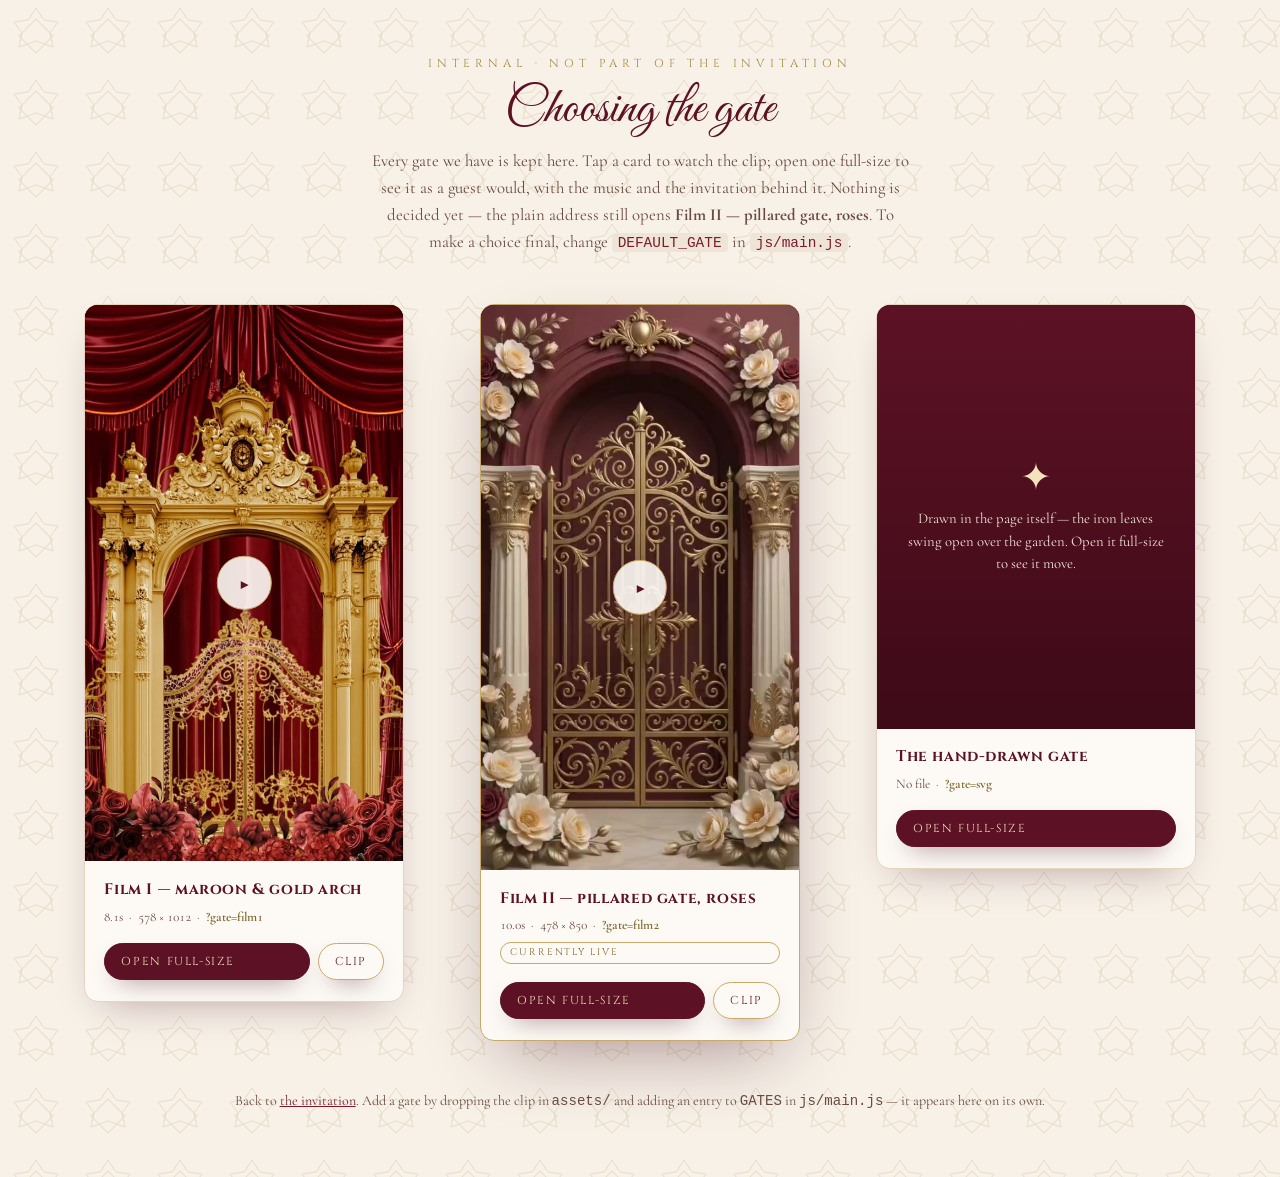
==== gates.html @ 3cb558e0 "Add gate chooser page for selecting video clips in the wedding invitation" ====
<!DOCTYPE html>
<html lang="en">
<head>
<meta charset="UTF-8" />
<meta name="viewport" content="width=device-width, initial-scale=1.0, viewport-fit=cover" />
<title>Choosing the gate — Ashiq weds Sherin</title>
<meta name="robots" content="noindex, nofollow" />
<meta name="theme-color" content="#5C1224" />

<link rel="icon" href="assets/favicon.svg" type="image/svg+xml" />
<link rel="icon" href="assets/favicon-32.png" sizes="32x32" type="image/png" />

<link rel="preconnect" href="https://fonts.googleapis.com" />
<link rel="preconnect" href="https://fonts.gstatic.com" crossorigin />
<link href="https://fonts.googleapis.com/css2?family=Cinzel:wght@400;500;600&family=Cormorant+Garamond:ital,wght@0,300;0,400;0,500;0,600;1,300&family=Great+Vibes&display=swap" rel="stylesheet" />

<!-- The invitation's own tokens; only this page's layout is added below. -->
<link rel="stylesheet" href="css/style.css" />

<style>
  /* ══════════════════════════════════════════════════════════════
     The gate chooser — an internal page, not part of the invitation.
     It reads the same GATES registry js/main.js uses, so a gate added
     there shows up here with nothing to change on this page.
     ══════════════════════════════════════════════════════════════ */
  body.chooser{
    background:var(--cream-100);
    background-image:var(--pattern);
    min-height:100vh;
    padding:clamp(1.5rem,5vw,3.5rem) var(--pad) 4rem;
  }

  .chooser__head{max-width:60rem;margin:0 auto clamp(1.8rem,4vw,3rem);text-align:center;}
  .chooser__eyebrow{
    font-family:var(--f-caps);
    font-size:clamp(.62rem,1.6vw,.72rem);
    letter-spacing:.42em;text-transform:uppercase;
    color:var(--gold-500);margin:0 0 .7rem;
  }
  .chooser__title{
    font-family:var(--f-display);
    font-size:clamp(2.1rem,7vw,3.2rem);
    font-weight:400;line-height:1.1;margin:0 0 .6rem;
    color:var(--wine-800);
  }
  .chooser__note{
    font-size:clamp(.95rem,2.4vw,1.05rem);
    color:var(--ink-soft);margin:0 auto;max-width:34rem;line-height:1.6;
  }
  .chooser__note code{
    font-family:ui-monospace,SFMono-Regular,Menlo,monospace;
    font-size:.86em;background:var(--cream-200);
    padding:.12em .42em;border-radius:4px;color:var(--wine-700);
  }

  .chooser__grid{
    display:grid;
    grid-template-columns:repeat(auto-fit,minmax(min(100%,17rem),1fr));
    gap:clamp(1.2rem,3vw,2.2rem);
    max-width:72rem;margin:0 auto;
    align-items:start;justify-content:center;
  }

  .card{
    /* A gate is a portrait card — left to fill a wide column it grows taller
       than the screen and you can't see it against its neighbours. */
    max-width:20rem;width:100%;justify-self:center;
    background:var(--cream-50);
    border:1px solid var(--cream-300);
    border-radius:14px;
    box-shadow:var(--shadow-md);
    overflow:hidden;
    display:flex;flex-direction:column;
  }
  .card.is-current{border-color:var(--gold-300);box-shadow:var(--shadow-lg);}

  /* The film sits in the same 2:3-ish letterbox whatever its own frame is,
     so the cards line up; `contain` keeps every clip whole. */
  .card__stage{
    position:relative;
    aspect-ratio:3 / 4;
    background:var(--wine-900);
    display:flex;align-items:center;justify-content:center;
    cursor:pointer;
  }
  .card__stage video,
  .card__stage img{
    width:100%;height:100%;object-fit:contain;background:var(--wine-900);
  }
  .card__stage img{position:absolute;inset:0;transition:opacity .45s ease;}
  .card__stage.is-playing img{opacity:0;}

  /* the play affordance over the still */
  .card__play{
    position:absolute;left:50%;top:50%;transform:translate(-50%,-50%);
    width:3.4rem;height:3.4rem;border-radius:50%;
    background:rgba(253,250,245,.90);
    border:1px solid var(--gold-300);
    display:flex;align-items:center;justify-content:center;
    color:var(--wine-800);font-size:1.05rem;
    box-shadow:0 6px 20px rgba(62,10,24,.35);
    transition:opacity .3s ease,transform .3s ease;
    pointer-events:none;
  }
  .card__stage.is-playing .card__play{opacity:0;transform:translate(-50%,-50%) scale(.8);}

  /* the SVG gate has no film to preview */
  .card__drawn{
    position:absolute;inset:0;
    display:flex;flex-direction:column;align-items:center;justify-content:center;
    gap:.6rem;padding:1.5rem;text-align:center;
    background:linear-gradient(180deg,var(--wine-800),var(--wine-900));
    color:var(--gold-100);
  }
  .card__drawn span{font-size:2.4rem;line-height:1;}
  .card__drawn p{margin:0;font-size:.92rem;color:var(--cream-200);line-height:1.5;}

  .card__body{padding:1.1rem 1.2rem 1.3rem;display:flex;flex-direction:column;gap:.55rem;flex:1;}
  .card__name{
    font-family:var(--f-caps);
    font-size:.95rem;letter-spacing:.04em;
    margin:0;color:var(--wine-800);
  }
  .card__meta{
    margin:0;font-size:.82rem;color:var(--ink-soft);
    font-variant-numeric:tabular-nums;
  }
  .card__meta b{font-weight:600;color:var(--gold-700);}

  .card__actions{display:flex;flex-wrap:wrap;gap:.5rem;margin-top:auto;padding-top:.6rem;}
  .btn{
    font-family:var(--f-caps);
    font-size:.72rem;letter-spacing:.14em;text-transform:uppercase;
    padding:.62rem 1rem;border-radius:999px;
    text-decoration:none;text-align:center;
    border:1px solid var(--gold-300);
    color:var(--wine-800);background:transparent;
    cursor:pointer;transition:background .25s ease,color .25s ease;
  }
  .btn:hover,.btn:focus-visible{background:var(--cream-200);}
  .btn--go{
    flex:1;
    background:var(--wine-800);border-color:var(--wine-800);color:var(--gold-100);
  }
  .btn--go:hover,.btn--go:focus-visible{background:var(--wine-700);color:var(--gold-100);}

  .badge{
    display:inline-block;
    font-family:var(--f-caps);font-size:.6rem;letter-spacing:.2em;
    text-transform:uppercase;color:var(--gold-700);
    border:1px solid var(--gold-300);border-radius:999px;
    padding:.2rem .55rem;
  }

  .chooser__foot{
    max-width:60rem;margin:clamp(2rem,5vw,3rem) auto 0;
    text-align:center;font-size:.88rem;color:var(--ink-soft);line-height:1.7;
  }
  .chooser__foot a{color:var(--wine-700);}
</style>
</head>

<body class="chooser">

<header class="chooser__head">
  <p class="chooser__eyebrow">Internal &middot; not part of the invitation</p>
  <h1 class="chooser__title">Choosing the gate</h1>
  <p class="chooser__note">
    Every gate we have is kept here. Tap a card to watch the clip; open one
    full-size to see it as a guest would, with the music and the invitation
    behind it. Nothing is decided yet — the plain address still opens
    <b id="defaultName">the default</b>. To make a choice final, change
    <code>DEFAULT_GATE</code> in <code>js/main.js</code>.
  </p>
</header>

<main class="chooser__grid" id="grid"></main>

<p class="chooser__foot">
  Back to <a href="index.html">the invitation</a>.
  Add a gate by dropping the clip in <code>assets/</code> and adding an entry
  to <code>GATES</code> in <code>js/main.js</code> — it appears here on its own.
</p>

<script>
/* The registry is the one in js/main.js, which lives inside an IIFE and so
   isn't reachable from here. Rather than keep a second copy in sync, read
   the script's text and lift the GATES object out of it. */
(function () {
  var grid = document.getElementById('grid');

  fetch('js/main.js')
    .then(function (r) { return r.text(); })
    .then(function (src) {
      var gates = parse(src, 'var GATES = ', '};');
      var fallback = /var DEFAULT_GATE = '([^']+)'/.exec(src);
      render(gates, fallback ? fallback[1] : null);
    })
    .catch(function () {
      grid.innerHTML = '<p class="chooser__note">Could not read <code>js/main.js</code>. ' +
        'This page needs to be served over http:// — try <code>python3 -m http.server</code> ' +
        'in the project folder rather than opening the file directly.</p>';
    });

  // Pull one object literal out of the source and evaluate it. Same-origin,
  // our own file, and this page never ships to a guest.
  function parse(src, opener, closer) {
    var from = src.indexOf(opener);
    if (from < 0) return null;
    from += opener.length;
    var to = src.indexOf(closer, from);
    if (to < 0) return null;
    return Function('return ' + src.slice(from, to + 1))();
  }

  function render(gates, dflt) {
    if (!gates) return;
    if (dflt && gates[dflt]) {
      document.getElementById('defaultName').textContent = gates[dflt].label;
    }

    Object.keys(gates).forEach(function (key) {
      var g = gates[key];
      var card = document.createElement('article');
      card.className = 'card' + (key === dflt ? ' is-current' : '');

      var stage = document.createElement('div');
      stage.className = 'card__stage';

      if (g.src) {
        var video = document.createElement('video');
        video.src = g.src;
        video.poster = g.poster;
        video.muted = true;
        video.playsInline = true;
        video.preload = 'none';
        video.setAttribute('playsinline', '');

        var still = document.createElement('img');
        still.src = g.poster;
        still.alt = '';

        var play = document.createElement('span');
        play.className = 'card__play';
        play.textContent = '▶';

        stage.appendChild(video);
        stage.appendChild(still);
        stage.appendChild(play);

        stage.addEventListener('click', function () {
          if (video.paused) {
            stage.classList.add('is-playing');
            video.currentTime = 0;
            video.play();
          } else {
            video.pause();
            stage.classList.remove('is-playing');
          }
        });
        video.addEventListener('ended', function () {
          stage.classList.remove('is-playing');
        });
      } else {
        var drawn = document.createElement('div');
        drawn.className = 'card__drawn';
        drawn.innerHTML = '<span>&#10022;</span>' +
          '<p>Drawn in the page itself &mdash; the iron leaves swing open ' +
          'over the garden. Open it full-size to see it move.</p>';
        stage.appendChild(drawn);
      }

      var body = document.createElement('div');
      body.className = 'card__body';

      var name = document.createElement('h2');
      name.className = 'card__name';
      name.textContent = g.label;

      var meta = document.createElement('p');
      meta.className = 'card__meta';
      meta.innerHTML = g.src
        ? g.secs.toFixed(1) + 's &nbsp;&middot;&nbsp; ' + g.w + ' &times; ' + g.h +
          ' &nbsp;&middot;&nbsp; <b>?gate=' + key + '</b>'
        : 'No file &nbsp;&middot;&nbsp; <b>?gate=' + key + '</b>';

      var actions = document.createElement('div');
      actions.className = 'card__actions';

      var go = document.createElement('a');
      go.className = 'btn btn--go';
      go.href = 'index.html?gate=' + key;
      go.textContent = 'Open full-size';

      actions.appendChild(go);

      if (g.src) {
        var file = document.createElement('a');
        file.className = 'btn';
        file.href = g.src;
        file.target = '_blank';
        file.rel = 'noopener';
        file.textContent = 'Clip';
        actions.appendChild(file);
      }

      body.appendChild(name);
      body.appendChild(meta);
      if (key === dflt) {
        var badge = document.createElement('span');
        badge.className = 'badge';
        badge.textContent = 'Currently live';
        body.appendChild(badge);
      }
      body.appendChild(actions);

      card.appendChild(stage);
      card.appendChild(body);
      grid.appendChild(card);
    });
  }
})();
</script>

</body>
</html>
---- css/style.css ----
/* ══════════════════════════════════════════════════════════════════════
   Muhammed Ashiq  weds  Fathima Sherin
   Wedding invitation — maroon · cream · gold
   ══════════════════════════════════════════════════════════════════════ */

/* ───────────────────────── Tokens ───────────────────────── */
:root{
  --wine-900:#3E0A18;
  --wine-800:#5C1224;
  --wine-700:#7A1B2E;
  --wine-600:#8B1E3F;
  --wine-400:#A8465C;

  --cream-50:#FDFAF5;
  --cream-100:#F7F1E8;
  --cream-200:#EFE5D6;
  --cream-300:#E3D5C0;

  --gold-100:#F3E3BC;
  --gold-200:#E0C88F;
  --gold-300:#C9A96A;
  --gold-500:#A8873F;
  --gold-700:#7C6127;

  --ink:#42221F;
  --ink-soft:#6B4A42;

  --gold-grad:linear-gradient(135deg,#F3E3BC 0%,#C9A96A 28%,#8E6F2F 52%,#E7D2A0 74%,#B79553 100%);

  --shadow-lg:0 30px 70px -25px rgba(62,10,24,.45);
  --shadow-md:0 16px 40px -20px rgba(62,10,24,.40);

  /* Heavy leaves: they resist at first, gather weight, then settle. Front-loaded
     curves finish the visible part of the swing in the first two seconds and
     leave the rest of the timeline with nothing happening. */
  --ease-door:cubic-bezier(.62,.02,.34,1);
  --ease-soft:cubic-bezier(.22,.61,.36,1);

  --f-display:"Great Vibes",cursive;
  --f-serif:"Cormorant Garamond",Georgia,serif;
  --f-caps:"Cinzel",Georgia,serif;
  --f-ar:"Amiri","Traditional Arabic",serif;

  --pad:clamp(1.15rem,5vw,3.5rem);
}

/* Subtle 8-point-star damask, used as a page wash */
:root{
  --pattern:url("data:image/svg+xml,%3Csvg xmlns='http://www.w3.org/2000/svg' width='72' height='72' viewBox='0 0 72 72'%3E%3Cg fill='none' stroke='%23A8873F' stroke-width='1' opacity='.20'%3E%3Cpath d='M36 8 44 20 58 22 50 33 53 47 36 41 19 47 22 33 14 22 28 20Z'/%3E%3Crect x='24' y='24' width='24' height='24' transform='rotate(45 36 36)'/%3E%3C/g%3E%3C/svg%3E");
}

*,*::before,*::after{box-sizing:border-box;}

html{scroll-behavior:smooth;-webkit-text-size-adjust:100%;}

body{
  margin:0;
  font-family:var(--f-serif);
  color:var(--ink);
  background:var(--cream-100);
  overflow-x:hidden;
  -webkit-font-smoothing:antialiased;
}
body.is-locked{overflow:hidden;height:100%;}

img{display:block;max-width:100%;height:auto;}

.svg-defs{position:absolute;width:0;height:0;pointer-events:none;}

::selection{background:var(--wine-700);color:var(--gold-100);}


/* ══════════════════════════════════════════════════════════════════
   1. THE GATE
   ══════════════════════════════════════════════════════════════════ */
.gate{
  position:fixed;
  inset:0;
  z-index:120;
  display:grid;
  place-items:center;
  cursor:pointer;
  overflow:hidden;
  background:
    radial-gradient(120% 92% at 50% 20%,#FEFCF7 0%,#F8F2E6 40%,#EFE3CC 76%,#E4D3B4 100%);
  /* ── Gate timeline (all times from the tap) ──────────────
     0.00s  music starts, caption fades out
     0.00s  the iron leaves begin their 6.5s swing
     0.60s  the light and the lamps come up in the garden beyond
     4.40s  golden burst blooms through the opening
     4.40s  the view begins moving through the doorway
     4.80s  the page underneath goes live (js/main.js)
     6.50s  the gate itself fades away
     7.70s  gate removed from the DOM (js/main.js)
     ──────────────────────────────────────────────────────── */
  transition:opacity 1.2s ease 6.5s, visibility 1.2s ease 6.5s;
}
.gate::before{
  content:"";position:absolute;inset:0;
  background-image:var(--pattern);
  opacity:.55;
}
.gate__vignette{
  position:absolute;inset:0;pointer-events:none;
  background:radial-gradient(75% 62% at 50% 45%,transparent 35%,rgba(92,18,36,.20) 100%);
}
.gate__border{position:absolute;inset:clamp(.6rem,2vw,1.4rem);pointer-events:none;
  border:1px solid rgba(168,135,63,.55);
  outline:4px solid rgba(168,135,63,.14);outline-offset:5px;
}
.corner{
  position:absolute;width:clamp(34px,6vw,64px);aspect-ratio:1;
  border:2px solid var(--gold-500);opacity:.85;
}
.corner--tl{top:-1px;left:-1px;border-right:0;border-bottom:0;border-top-left-radius:6px;}
.corner--tr{top:-1px;right:-1px;border-left:0;border-bottom:0;border-top-right-radius:6px;}
.corner--bl{bottom:-1px;left:-1px;border-right:0;border-top:0;border-bottom-left-radius:6px;}
.corner--br{bottom:-1px;right:-1px;border-left:0;border-top:0;border-bottom-right-radius:6px;}

/* golden burst that blooms through the opening doors */
.gate__glow{
  position:absolute;left:50%;top:44%;
  width:min(120vw,900px);aspect-ratio:1;
  transform:translate(-50%,-50%) scale(.2);
  background:radial-gradient(circle,rgba(255,246,219,.92) 0%,rgba(232,196,120,.55) 30%,rgba(201,169,106,0) 66%);
  opacity:0;pointer-events:none;
  z-index:6;   /* above .gate__inner, or the doorway hides the flash */
}

.gate__inner{
  position:relative;
  display:flex;flex-direction:column;align-items:center;
  gap:clamp(.6rem,1.6vh,1.4rem);
  padding:clamp(1rem,4vh,2rem) 1rem;
  height:100%;
  justify-content:center;
  width:100%;
}

.gate__bismillah{
  margin:0;
  font-family:var(--f-ar);
  font-size:clamp(1.05rem,3.6vw,1.9rem);
  color:var(--wine-700);
  letter-spacing:.02em;
  text-shadow:0 1px 0 rgba(255,255,255,.7);
  animation:fadeDown 1.2s var(--ease-soft) both .2s;
}

/* ── Gateway ─────────────────────────────────────────────────────────
   The arch SVG, the leaves and the flora all live in one 400 × 620 space.
   Sizing the box to that exact ratio — rather than clamping width and height
   separately — means SVG viewBox units and CSS percentages describe the same
   points, so the leaves always sit precisely inside the arch opening. */
.doorway{
  --dw:min(82vw,340px,34vh);
  --dw:min(82vw,340px,34svh);
  position:relative;
  width:var(--dw);
  height:calc(var(--dw) * 1.55);   /* 620 / 400 */
  animation:riseUp 1.3s var(--ease-soft) both .35s;
}

/* ── The garden beyond, seen through the ironwork ────── */
.beyond{
  position:absolute;inset:0;
  clip-path:url(#clipArchOpen);
  overflow:hidden;
  z-index:1;
}
.beyond__sky{
  position:absolute;inset:0;
  background:linear-gradient(180deg,#FCF8F0 0%,#F7F0E1 46%,#EFE3CB 100%);
}
.beyond__far{position:absolute;inset:0;width:100%;height:100%;}
.beyond__lamp{
  position:absolute;top:56%;
  width:7%;aspect-ratio:1;border-radius:50%;
  background:radial-gradient(circle at 42% 36%,#FFF7DF 0%,#F0CF8C 48%,rgba(214,168,88,0) 72%);
  box-shadow:0 0 18px 6px rgba(255,220,148,.38);
  opacity:.28;
  transition:opacity 2.6s ease .9s;
}
.beyond__lamp--l{left:26%;}
.beyond__lamp--r{right:26%;}
.beyond__light{
  position:absolute;left:50%;top:58%;
  width:160%;aspect-ratio:1;transform:translate(-50%,-50%);
  background:radial-gradient(circle,rgba(255,248,226,.95) 0%,rgba(240,214,150,.42) 30%,rgba(240,214,150,0) 64%);
  opacity:.28;
  transition:opacity 2.6s ease .6s;
}

/* ── The two wrought-iron leaves ──────────────────────────────────────
   This box is the arch opening: x 92→308, y 180→604 of the 400 × 620 space.
   The swing is a keyframe animation, not a transition. The idle breathe below
   also drives `transform`, and a CSS animation always beats a transition on the
   same property — cancelling the breathe in the same frame as a transform change
   means Chrome never starts the transition, so the leaves snap open instantly.
   Animation-replaces-animation has no such problem. */
.leaves{
  position:absolute;
  left:23%;right:23%;top:29.03%;bottom:2.58%;
  perspective:1500px;
  perspective-origin:50% 28%;
  z-index:3;
}
.leaf{
  position:absolute;top:0;bottom:0;width:50%;
  transform-style:preserve-3d;
  will-change:transform;
}
.leaf--left {left:0; transform-origin:left  center;}
.leaf--right{right:0;transform-origin:right center;}

.leaf__art{
  display:block;width:100%;height:100%;
  overflow:visible;                       /* the crest rises above the leaf box */
  filter:drop-shadow(0 3px 5px rgba(110,84,36,.34));
}
.leaf--right .leaf__art{transform:scaleX(-1);}

/* idle breathing so the gate feels alive before the tap */
.gate:not(.is-open) .leaf--left {animation:leafBreathe  5.5s ease-in-out infinite;}
.gate:not(.is-open) .leaf--right{animation:leafBreatheR 5.5s ease-in-out infinite -2.75s;}

/* ── The stone arch, standing in front of the leaves ─── */
.arch{
  position:absolute;inset:0;
  width:100%;height:100%;
  pointer-events:none;
  z-index:5;
  filter:drop-shadow(0 8px 16px rgba(122,94,48,.20));
}

/* ── Flora spilling over the arch ─────────────────────── */
.flora{position:absolute;inset:0;pointer-events:none;z-index:7;}
.flora > svg{position:absolute;overflow:visible;}

.flora__leaf{width:36%;}
.flora__leaf--l{left:-23%;bottom:4%;}
.flora__leaf--r{right:-23%;bottom:4%;transform:scaleX(-1);}

.flora__rose{width:32%;}
.flora__rose--l{left:-19%;top:0;}
.flora__rose--r{right:-19%;top:0;transform:scaleX(-1);}

/* The lilies sit inside the foot of the arch rather than hanging below it —
   any lower and their leaves run into the caption on a phone. */
.flora__lily{width:17%;}
.flora__lily--a{left:-13%;bottom:6%;transform:rotate(-14deg);}
.flora__lily--b{left:7%;  bottom:2%;transform:rotate(-5deg) scale(1.08);}
.flora__lily--c{right:7%; bottom:2%;transform:rotate(5deg)  scale(1.08) scaleX(-1);}
.flora__lily--d{right:-13%;bottom:6%;transform:rotate(14deg) scaleX(-1);}

/* ── Caption below the doorway ───────────────────────── */
.gate__caption{
  text-align:center;
  animation:fadeUp 1.2s var(--ease-soft) both .75s;
}
.gate__eyebrow{
  margin:0 0 .1em;
  font-family:var(--f-caps);
  font-size:clamp(.6rem,2.3vw,.78rem);
  letter-spacing:.42em;text-transform:uppercase;
  color:var(--gold-500);text-indent:.42em;
}
.gate__names{
  margin:0;
  font-family:var(--f-display);
  font-weight:400;
  font-size:clamp(2.4rem,10vw,4rem);
  line-height:1.05;
  background:var(--gold-grad);
  -webkit-background-clip:text;background-clip:text;color:transparent;
  filter:drop-shadow(0 2px 3px rgba(92,18,36,.28));
}
/* NB: no `opacity` here — it would create a stacking context and the parent's
   background-clip:text gradient would stop painting on this span. */
.gate__names .amp{font-size:.66em;}

.gate__rule{display:flex;align-items:center;justify-content:center;gap:.6rem;margin:.35rem 0 .7rem;}
.gate__rule i{display:block;width:clamp(30px,10vw,64px);height:1px;background:linear-gradient(90deg,transparent,var(--gold-500));}
.gate__rule i:last-child{background:linear-gradient(90deg,var(--gold-500),transparent);}
.gate__rule span{color:var(--gold-500);font-size:.75rem;}

.gate__cta{
  margin:0;display:inline-flex;align-items:center;gap:.55rem;
  font-family:var(--f-caps);
  font-size:clamp(.62rem,2.4vw,.8rem);
  letter-spacing:.3em;text-transform:uppercase;
  color:var(--wine-700);
  animation:softPulse 2.4s ease-in-out infinite;
}
.gate__knock{
  width:1.55em;height:1.55em;flex:none;border-radius:50%;
  border:1.5px solid var(--wine-600);
  position:relative;
}
.gate__knock::after{
  content:"";position:absolute;inset:28%;border-radius:50%;background:var(--wine-600);
}

/* ── Opening sequence ────────────────────────────────── */
.gate.is-open{opacity:0;visibility:hidden;}
.gate.is-open .leaf--left {animation:leafOpenL 6.5s var(--ease-door) forwards;}
.gate.is-open .leaf--right{animation:leafOpenR 6.5s var(--ease-door) forwards;}
.gate.is-open .beyond__light,
.gate.is-open .beyond__lamp{opacity:1;}
.gate.is-open .gate__glow{
  animation:burst 2.8s var(--ease-soft) forwards 4.4s;
}
.gate.is-open .gate__caption,
.gate.is-open .gate__bismillah{
  animation:fadeAway 1.2s ease forwards .2s;
}
/* the view drifts through the open doorway — once the leaves are well clear */
.gate.is-open .doorway{animation:pullIn 3.2s var(--ease-door) forwards 4.4s;}


/* ══════════════════════════════════════════════════════════════════
   FLOATING CONTROLS
   ══════════════════════════════════════════════════════════════════ */
.music-btn{
  position:fixed;right:clamp(.85rem,3vw,1.6rem);bottom:clamp(.85rem,3vw,1.6rem);
  z-index:90;
  width:52px;height:52px;
  display:none;place-items:center;
  border:0;border-radius:50%;padding:0;cursor:pointer;
  background:linear-gradient(150deg,var(--wine-700),var(--wine-900));
  box-shadow:0 8px 24px -8px rgba(62,10,24,.75),inset 0 0 0 1px rgba(224,200,143,.55);
  transition:transform .3s var(--ease-soft),box-shadow .3s ease;
}
body.is-open .music-btn{display:grid;animation:fadeUp .8s var(--ease-soft) both .3s;}
.music-btn:hover{transform:translateY(-3px) scale(1.05);}
.music-btn:active{transform:scale(.94);}
.music-btn__ring{
  position:absolute;inset:-6px;border-radius:50%;
  border:1px solid rgba(201,169,106,.6);opacity:0;
}
.music-btn[aria-pressed="true"] .music-btn__ring{animation:ripple 2.2s ease-out infinite;}

.music-btn__bars{display:flex;align-items:flex-end;gap:3px;height:19px;}
.music-btn__bars i{
  display:block;width:3px;height:6px;border-radius:2px;
  background:var(--gold-200);
  transition:height .25s ease;
}
.music-btn[aria-pressed="true"] .music-btn__bars i{animation:eq .9s ease-in-out infinite;}
.music-btn__bars i:nth-child(1){animation-delay:-.1s;}
.music-btn__bars i:nth-child(2){animation-delay:-.45s;}
.music-btn__bars i:nth-child(3){animation-delay:-.25s;}
.music-btn__bars i:nth-child(4){animation-delay:-.6s;}
.music-btn[aria-pressed="false"] .music-btn__bars i:nth-child(1){height:5px;}
.music-btn[aria-pressed="false"] .music-btn__bars i:nth-child(2){height:11px;}
.music-btn[aria-pressed="false"] .music-btn__bars i:nth-child(3){height:8px;}
.music-btn[aria-pressed="false"] .music-btn__bars i:nth-child(4){height:5px;}

.scroll-progress{
  position:fixed;left:0;top:0;height:2px;width:100%;z-index:95;
  background:rgba(168,135,63,.14);opacity:0;transition:opacity .4s ease;
}
body.is-open .scroll-progress{opacity:1;}
.scroll-progress i{
  display:block;height:100%;width:0;
  background:var(--gold-grad);
  box-shadow:0 0 8px rgba(201,169,106,.8);
}


/* ══════════════════════════════════════════════════════════════════
   PAGE SHELL + shared bits
   ══════════════════════════════════════════════════════════════════ */
.page{
  position:relative;
  opacity:0;visibility:hidden;
  transition:opacity 1s ease;
}
body.is-open .page{opacity:1;visibility:visible;}

section{position:relative;padding:clamp(3.5rem,10vh,7rem) var(--pad);}

.reveal{
  opacity:0;
  transform:translateY(34px);
  filter:blur(6px);
  transition:opacity 1.05s var(--ease-soft),transform 1.05s var(--ease-soft),filter 1.05s var(--ease-soft);
}
.reveal.in{opacity:1;transform:none;filter:none;}
.reveal[data-delay="1"]{transition-delay:.13s;}
.reveal[data-delay="2"]{transition-delay:.26s;}
.reveal[data-delay="3"]{transition-delay:.39s;}
.reveal[data-delay="4"]{transition-delay:.52s;}
.reveal[data-delay="5"]{transition-delay:.65s;}
.reveal[data-delay="6"]{transition-delay:.78s;}

/* Section heading */
.sec-title{
  margin:0 auto clamp(2rem,5vh,3.2rem);
  max-width:22ch;text-align:center;
  font-family:var(--f-serif);
  font-weight:400;
  font-size:clamp(1.6rem,5.6vw,2.6rem);
  line-height:1.2;
  color:var(--wine-800);
}
.sec-title__kicker{
  display:block;
  margin-bottom:.7rem;
  font-family:var(--f-caps);
  font-size:clamp(.6rem,2.2vw,.72rem);
  letter-spacing:.4em;text-transform:uppercase;text-indent:.4em;
  color:var(--gold-500);
}
.sec-title::after{
  content:"❖";
  display:block;margin-top:.65rem;
  font-size:.6em;color:var(--gold-300);
}

/* petals */
.petals{position:fixed;inset:0;pointer-events:none;z-index:70;overflow:hidden;}
.petal{
  position:absolute;top:-8vh;
  width:12px;height:12px;
  border-radius:52% 8% 52% 8%;
  opacity:0;
  will-change:transform;
  animation:fall linear forwards;
}


/* ══════════════════════════════════════════════════════════════════
   2. HERO
   ══════════════════════════════════════════════════════════════════ */
.hero{
  min-height:100svh;
  display:flex;flex-direction:column;align-items:center;justify-content:center;
  text-align:center;
  padding-top:clamp(2rem,5vh,3.2rem);
  padding-bottom:clamp(2.5rem,6vh,4rem);
  background:
    radial-gradient(110% 75% at 50% 8%,#FFFDF8 0%,#F7F1E8 45%,#EFE2CE 100%);
  overflow:hidden;
}
.hero__wash{
  position:absolute;inset:0;
  background-image:var(--pattern);
  opacity:.42;
  -webkit-mask-image:radial-gradient(72% 62% at 50% 45%,transparent 30%,#000 100%);
  mask-image:radial-gradient(72% 62% at 50% 45%,transparent 30%,#000 100%);
}
.hero::after{
  content:"";position:absolute;left:0;right:0;bottom:0;height:22vh;
  background:linear-gradient(to top,var(--cream-100),transparent);
  pointer-events:none;
}
.hero__content{position:relative;z-index:2;display:flex;flex-direction:column;align-items:center;width:100%;}

.hero__bismillah{
  margin:0 0 .55rem;
  font-family:var(--f-ar);
  font-size:clamp(1rem,3.4vw,1.55rem);
  color:var(--wine-600);
}
.hero__eyebrow{
  margin:0 0 clamp(1.2rem,3vh,2rem);
  font-family:var(--f-caps);
  font-size:clamp(.58rem,2.2vw,.74rem);
  letter-spacing:.4em;text-transform:uppercase;text-indent:.4em;
  color:var(--gold-500);
}

/* ── Portrait in an arch ─────────────────────────────── */
/* Sized off svh as well as vw so the whole hero still fits a 900px-tall laptop. */
.portrait{
  position:relative;margin:0 0 clamp(1.2rem,3vh,2.2rem);
  width:min(70vw,320px,31svh);
}
.portrait__halo{
  position:absolute;inset:-14% -22%;
  background:radial-gradient(circle,rgba(201,169,106,.30) 0%,rgba(201,169,106,0) 68%);
  animation:halo 7s ease-in-out infinite;
}
.portrait__arch{
  position:relative;
  aspect-ratio:1/1.2;
  clip-path:url(#clipArch);
  background:var(--gold-grad);
  padding:4px;
  box-shadow:var(--shadow-lg);
  animation:floaty 8s ease-in-out infinite;
}
/* The clip is landscape and the arch is tall, so `cover` fits its height exactly
   and trims the sides — which makes the y in object-position a no-op for it. */
.portrait__arch img,
.portrait__arch video{
  display:block;
  width:100%;height:100%;
  object-fit:cover;object-position:50% 18%;
  clip-path:url(#clipArch);
}
.portrait__sheen{
  position:absolute;inset:0;
  clip-path:url(#clipArch);
  background:linear-gradient(105deg,transparent 32%,rgba(255,255,255,.42) 48%,transparent 62%);
  transform:translateX(-120%);
  animation:sheen 6.5s ease-in-out 2.2s infinite;
  pointer-events:none;
}
.portrait__sprig{
  position:absolute;bottom:-6%;width:38%;aspect-ratio:1;
  background:radial-gradient(circle at 50% 50%,rgba(139,30,63,.24),transparent 62%);
  filter:blur(2px);
}
.portrait__sprig--l{left:-24%;}
.portrait__sprig--r{right:-24%;}

/* ── Names ───────────────────────────────────────────── */
.hero__names{
  margin:0;display:flex;flex-direction:column;align-items:center;gap:.15rem;
  font-weight:400;
}
.hero__name{
  font-family:var(--f-display);
  font-size:clamp(2.1rem,9vw,3.4rem);
  line-height:1.15;
  background:linear-gradient(120deg,#8B1E3F,#5C1224 45%,#8B1E3F);
  -webkit-background-clip:text;background-clip:text;color:transparent;
}
.hero__weds{
  display:flex;align-items:center;gap:.85rem;
  margin:.15rem 0;
  font-family:var(--f-caps);
  font-size:clamp(.6rem,2.3vw,.78rem);
  letter-spacing:.4em;text-transform:uppercase;
  color:var(--gold-500);
}
.hero__weds i{display:block;width:clamp(26px,9vw,58px);height:1px;background:linear-gradient(90deg,transparent,var(--gold-300));}
.hero__weds i:last-child{background:linear-gradient(90deg,var(--gold-300),transparent);}
.hero__weds em{font-style:normal;text-indent:.4em;}

.hero__date{
  margin:clamp(1.1rem,3vh,1.8rem) 0 .4rem;
  display:flex;flex-wrap:wrap;justify-content:center;align-items:center;gap:.55rem;
  font-family:var(--f-caps);
  font-size:clamp(.72rem,2.9vw,1rem);
  letter-spacing:.22em;text-transform:uppercase;
  color:var(--wine-700);
}
.hero__date b{color:var(--gold-300);font-weight:400;}
.hero__place{
  margin:0;
  font-size:clamp(.9rem,3.4vw,1.1rem);
  font-style:italic;
  color:var(--ink-soft);
}

.hero__scroll{position:relative;z-index:2;margin-top:clamp(1.1rem,3.2vh,2.2rem);text-decoration:none;}
.hero__mouse{
  display:block;width:22px;height:36px;border-radius:12px;
  border:1.5px solid var(--gold-500);opacity:.8;
  position:relative;
}
.hero__mouse i{
  position:absolute;left:50%;top:7px;margin-left:-2px;
  width:4px;height:7px;border-radius:2px;background:var(--gold-500);
  animation:wheel 1.8s ease-in-out infinite;
}


/* ══════════════════════════════════════════════════════════════════
   3. VERSE
   ══════════════════════════════════════════════════════════════════ */
.verse{
  background:linear-gradient(165deg,var(--wine-800) 0%,var(--wine-900) 55%,#2C0611 100%);
  color:var(--cream-100);
  overflow:hidden;
}
.verse::before{
  content:"";position:absolute;inset:0;
  background-image:var(--pattern);opacity:.30;filter:brightness(2.2);
}
.verse::after{
  content:"";position:absolute;inset:0;
  background:radial-gradient(70% 60% at 50% 40%,rgba(201,169,106,.20),transparent 70%);
}
.verse__frame{
  position:relative;z-index:2;
  max-width:56ch;margin:0 auto;text-align:center;
  padding:clamp(1.6rem,5vw,3rem) clamp(1rem,4vw,2.4rem);
  border:1px solid rgba(224,200,143,.34);
  outline:1px solid rgba(224,200,143,.13);outline-offset:8px;
}
.verse__ornament{
  position:absolute;left:50%;transform:translateX(-50%);
  width:64px;height:14px;
  background:radial-gradient(circle at 50% 50%,var(--gold-300) 0 2px,transparent 2px) 0 0/16px 14px repeat-x;
  opacity:.9;
}
.verse__ornament--top{top:-7px;background-color:var(--wine-800);padding:0 8px;}
.verse__ornament--bottom{bottom:-7px;background-color:var(--wine-900);padding:0 8px;}

.verse__ar{
  margin:0 0 1.5rem;
  font-family:var(--f-ar);
  font-size:clamp(1.15rem,4.6vw,1.85rem);
  line-height:2.15;
  color:var(--gold-100);
  text-shadow:0 2px 18px rgba(201,169,106,.35);
}
.verse__en{
  margin:0 0 1.2rem;
  font-size:clamp(1rem,3.7vw,1.28rem);
  line-height:1.75;font-style:italic;
  color:rgba(253,250,245,.92);
}
.verse__ref{
  margin:0;
  font-family:var(--f-caps);
  font-size:clamp(.6rem,2.2vw,.74rem);
  letter-spacing:.34em;text-transform:uppercase;text-indent:.34em;
  color:var(--gold-300);
}


/* ══════════════════════════════════════════════════════════════════
   4. COUNTDOWN
   ══════════════════════════════════════════════════════════════════ */
.count{background:var(--cream-50);text-align:center;}
.count::before{
  content:"";position:absolute;inset:0;
  background-image:var(--pattern);opacity:.30;
}
.count > *{position:relative;z-index:2;}
.count__grid{
  display:grid;grid-template-columns:repeat(4,1fr);
  gap:clamp(.5rem,2.4vw,1.4rem);
  max-width:640px;margin:0 auto;
}
.count__cell{
  padding:clamp(.85rem,3.2vw,1.5rem) .3rem;
  background:linear-gradient(170deg,#FFFDF8,#F3EADC);
  border:1px solid rgba(201,169,106,.42);
  border-radius:2px;
  box-shadow:var(--shadow-md);
  position:relative;
}
.count__cell::after{
  content:"";position:absolute;inset:5px;border:1px solid rgba(201,169,106,.24);pointer-events:none;
}
/* Cinzel for the digits — Cormorant's old-style figures sit at mixed
   heights, which reads as a glitch in a ticking counter. */
.count__cell b{
  display:block;
  font-family:var(--f-caps);font-weight:500;
  font-size:clamp(1.3rem,5.8vw,2.4rem);line-height:1.1;
  color:var(--wine-700);
  font-variant-numeric:tabular-nums;
}
.count__cell span{
  display:block;margin-top:.5rem;
  font-family:var(--f-caps);
  font-size:clamp(.5rem,1.9vw,.66rem);
  letter-spacing:.24em;text-transform:uppercase;
  color:var(--gold-500);
}
.count__cell.tick b{animation:tick .45s var(--ease-soft);}
.count__done{
  margin:1.4rem 0 0;font-size:1.2rem;font-style:italic;color:var(--wine-700);
}


/* ══════════════════════════════════════════════════════════════════
   5. FAMILIES
   ══════════════════════════════════════════════════════════════════ */
.families{
  background:
    radial-gradient(100% 70% at 50% 0%,#FBF5EA,transparent 70%),
    var(--cream-200);
}
.families__row{
  display:flex;align-items:center;justify-content:center;
  gap:clamp(1rem,4vw,2.5rem);
  flex-wrap:wrap;
  max-width:960px;margin:0 auto;
}
.fam{
  flex:1 1 260px;max-width:360px;
  text-align:center;
  padding:clamp(1.8rem,5vw,2.8rem) clamp(1.1rem,4vw,2rem);
  background:linear-gradient(175deg,#FFFDF8 0%,#F6EEE1 100%);
  border:1px solid rgba(201,169,106,.5);
  box-shadow:var(--shadow-md);
  position:relative;
  transition:transform .5s var(--ease-soft),box-shadow .5s ease;
}
.fam:hover{transform:translateY(-6px);box-shadow:var(--shadow-lg);}
.fam::before{
  content:"";position:absolute;inset:7px;border:1px solid rgba(201,169,106,.28);pointer-events:none;
}
.fam__crest{
  display:block;font-size:1.5rem;line-height:1;color:var(--gold-300);margin-bottom:.9rem;
}
.fam__role{
  margin:0 0 .55rem;
  font-family:var(--f-caps);
  font-size:clamp(.56rem,2.1vw,.7rem);
  letter-spacing:.4em;text-transform:uppercase;text-indent:.4em;
  color:var(--gold-500);
}
.fam__name{
  margin:0;
  font-family:var(--f-display);font-weight:400;
  font-size:clamp(1.9rem,7.4vw,2.7rem);line-height:1.15;
  color:var(--wine-700);
}
.fam__rule{display:flex;align-items:center;justify-content:center;gap:.5rem;margin:.9rem 0 1.1rem;}
.fam__rule i{display:block;width:34px;height:1px;background:linear-gradient(90deg,transparent,var(--gold-300));}
.fam__rule i:last-child{background:linear-gradient(90deg,var(--gold-300),transparent);}
.fam__rule span{color:var(--gold-300);font-size:.68rem;}
.fam__rel{
  margin:0 0 .5rem;
  font-family:var(--f-caps);
  font-size:clamp(.54rem,2vw,.66rem);
  letter-spacing:.3em;text-transform:uppercase;
  color:var(--ink-soft);opacity:.8;
}
.fam__parents{
  margin:0;
  font-size:clamp(1.05rem,4.2vw,1.35rem);
  line-height:1.75;color:var(--ink);
}
.fam__parents em{font-family:var(--f-display);font-style:normal;font-size:1.35em;color:var(--gold-500);}

.families__amp{
  flex:0 0 auto;
  font-family:var(--f-display);
  font-size:clamp(2.2rem,9vw,4rem);
  background:var(--gold-grad);
  -webkit-background-clip:text;background-clip:text;color:transparent;
  animation:halo 5s ease-in-out infinite;
}


/* ══════════════════════════════════════════════════════════════════
   6. EVENTS
   ══════════════════════════════════════════════════════════════════ */
.events{background:var(--cream-50);}
.events::before{
  content:"";position:absolute;inset:0;background-image:var(--pattern);opacity:.24;
}
.events > *{position:relative;z-index:2;}
.events__row{
  display:flex;flex-wrap:wrap;justify-content:center;
  gap:clamp(1.2rem,4vw,2.2rem);
  max-width:900px;margin:0 auto;
}
.event{
  flex:1 1 280px;max-width:400px;text-align:center;
  display:flex;flex-direction:column;justify-content:center;   /* balance the two cards */
  padding:clamp(2rem,5.5vw,3rem) clamp(1.2rem,4vw,2rem);
  background:linear-gradient(172deg,#FFFDF8,#F4EBDD);
  border:1px solid rgba(201,169,106,.5);
  box-shadow:var(--shadow-md);
  position:relative;overflow:hidden;
  transition:transform .5s var(--ease-soft),box-shadow .5s ease;
}
.event:hover{transform:translateY(-6px);box-shadow:var(--shadow-lg);}
.event--major{
  background:linear-gradient(168deg,var(--wine-700),var(--wine-900));
  color:var(--cream-100);
  border-color:rgba(224,200,143,.5);
}
.event--major::after{
  content:"";position:absolute;inset:0;background-image:var(--pattern);opacity:.30;filter:brightness(2.2);pointer-events:none;
}
.event > *{position:relative;z-index:2;}

.event__icon{margin:0 auto 1.1rem;width:52px;height:52px;}
.event__icon svg{
  width:100%;height:100%;fill:none;
  stroke:var(--gold-500);stroke-width:2.4;stroke-linecap:round;stroke-linejoin:round;
}
.event--major .event__icon svg{stroke:var(--gold-200);}

.event__label{
  margin:0 0 .8rem;
  font-family:var(--f-caps);
  font-size:clamp(.9rem,3.6vw,1.15rem);
  letter-spacing:.34em;text-transform:uppercase;text-indent:.34em;
  color:var(--wine-700);
}
.event--major .event__label{color:var(--gold-100);}

.event__day{
  margin:0 0 .3rem;font-style:italic;
  font-size:clamp(.95rem,3.5vw,1.1rem);color:var(--ink-soft);
}
.event--major .event__day{color:rgba(253,250,245,.75);}

.event__date{
  margin:0 0 .7rem;display:flex;align-items:center;justify-content:center;gap:.5rem;flex-wrap:wrap;
  font-family:var(--f-serif);
}
.event__date span{
  font-size:clamp(2rem,8vw,2.9rem);line-height:1;font-weight:500;color:var(--wine-700);
}
.event--major .event__date span{color:var(--gold-100);}
.event__date i{
  font-style:normal;font-family:var(--f-caps);
  font-size:clamp(.6rem,2.2vw,.72rem);letter-spacing:.2em;text-transform:uppercase;
  color:var(--gold-500);
  padding:0 .1rem;
}
.event--major .event__date i{color:var(--gold-200);}

.event__time{
  margin:0 0 .55rem;
  font-family:var(--f-caps);
  font-size:clamp(.72rem,2.9vw,.92rem);letter-spacing:.14em;
  color:var(--gold-100);
}
.event__note{
  margin:0;font-style:italic;
  font-size:clamp(.9rem,3.4vw,1.05rem);
  color:var(--ink-soft);
}
.event--major .event__note{color:rgba(253,250,245,.86);}


/* ══════════════════════════════════════════════════════════════════
   7. VENUE
   ══════════════════════════════════════════════════════════════════ */
.venue{
  background:
    radial-gradient(90% 70% at 50% 100%,#F3E9D8,transparent 70%),
    var(--cream-200);
}
.venue__card{
  max-width:640px;margin:0 auto;text-align:center;
  padding:clamp(2rem,6vw,3.4rem) clamp(1.2rem,5vw,2.6rem);
  background:linear-gradient(175deg,#FFFDF8,#F5ECDD);
  border:1px solid rgba(201,169,106,.55);
  box-shadow:var(--shadow-lg);
  position:relative;
}
.venue__card::before{
  content:"";position:absolute;inset:8px;border:1px solid rgba(201,169,106,.26);pointer-events:none;
}
.venue__kicker{
  margin:0 0 .6rem;
  font-family:var(--f-caps);
  font-size:clamp(.56rem,2.1vw,.7rem);
  letter-spacing:.42em;text-transform:uppercase;text-indent:.42em;
  color:var(--gold-500);
}
.venue__name{
  margin:0;
  font-family:var(--f-display);font-weight:400;
  font-size:clamp(2.1rem,8.4vw,3.2rem);line-height:1.12;
  color:var(--wine-700);
}
.venue__addr{
  margin:.35rem 0 0;
  font-size:clamp(1rem,3.9vw,1.25rem);font-style:italic;color:var(--ink-soft);
}
.venue__rule{display:flex;align-items:center;justify-content:center;gap:.55rem;margin:1.15rem 0;}
.venue__rule i{display:block;width:clamp(30px,10vw,70px);height:1px;background:linear-gradient(90deg,transparent,var(--gold-300));}
.venue__rule i:last-child{background:linear-gradient(90deg,var(--gold-300),transparent);}
.venue__rule span{color:var(--gold-300);font-size:.7rem;}
.venue__when{
  margin:0 0 1.7rem;
  font-family:var(--f-caps);
  font-size:clamp(.68rem,2.7vw,.86rem);letter-spacing:.16em;
  color:var(--wine-700);
}
.venue__actions{display:flex;flex-wrap:wrap;gap:.75rem;justify-content:center;}

.btn{
  display:inline-flex;align-items:center;gap:.55rem;
  padding:.85rem 1.5rem;
  font-family:var(--f-caps);
  font-size:clamp(.6rem,2.3vw,.72rem);
  letter-spacing:.22em;text-transform:uppercase;
  text-decoration:none;cursor:pointer;
  color:var(--cream-50);
  background:linear-gradient(150deg,var(--wine-700),var(--wine-900));
  border:1px solid rgba(224,200,143,.5);
  box-shadow:0 10px 26px -14px rgba(62,10,24,.9);
  transition:transform .3s var(--ease-soft),box-shadow .3s ease,background .3s ease;
}
.btn:hover{transform:translateY(-3px);box-shadow:0 16px 34px -14px rgba(62,10,24,.95);}
.btn:active{transform:translateY(-1px) scale(.98);}
.btn svg{
  width:1.15em;height:1.15em;flex:none;fill:none;
  stroke:currentColor;stroke-width:1.9;stroke-linecap:round;stroke-linejoin:round;
}
.btn--ghost{
  background:transparent;color:var(--wine-700);
  border-color:rgba(122,27,46,.4);box-shadow:none;
}
.btn--ghost:hover{background:rgba(122,27,46,.06);box-shadow:0 12px 26px -18px rgba(62,10,24,.7);}

/* .btn was written for <a>. These let a <button> wear it — without
   appearance:none, iOS Safari paints its own chrome over the gradient. */
button.btn{-webkit-appearance:none;appearance:none;line-height:1.15;}
button.btn[disabled]{opacity:.55;cursor:default;box-shadow:none;}
button.btn[disabled]:hover{transform:none;box-shadow:none;}
.btn--block{width:100%;justify-content:center;}


/* ══════════════════════════════════════════════════════════════════
   FORM FIELDS — shared by the RSVP card and admin.html
   ══════════════════════════════════════════════════════════════════ */
.sr-only{
  position:absolute;width:1px;height:1px;padding:0;margin:-1px;
  overflow:hidden;clip:rect(0 0 0 0);white-space:nowrap;border:0;
}

.field{margin:0 0 1.15rem;text-align:left;}
.field__lbl{
  display:block;margin:0 0 .5rem;
  font-family:var(--f-caps);
  font-size:clamp(.56rem,2.1vw,.68rem);
  letter-spacing:.24em;text-transform:uppercase;
  color:var(--gold-500);
}
.field__req{margin-left:.6em;letter-spacing:.12em;color:var(--wine-600);opacity:.7;}
.field__in{
  display:block;width:100%;
  padding:.85rem 1rem;
  font-family:var(--f-serif);
  /* 1.05rem ≈ 17px. Anything under 16px makes iOS zoom the page on focus,
     and the guest cannot zoom back out. */
  font-size:1.05rem;line-height:1.3;
  color:var(--ink);
  background:#FFFDF8;
  border:1px solid rgba(201,169,106,.55);
  border-radius:2px;
  -webkit-appearance:none;appearance:none;
  transition:border-color .3s ease,box-shadow .3s ease;
}
.field__in::placeholder{color:var(--ink-soft);opacity:.42;font-style:italic;}
.field__in:focus{
  outline:0;border-color:var(--gold-500);
  box-shadow:0 0 0 3px rgba(201,169,106,.22);
}
.field__in[aria-invalid="true"]{border-color:var(--wine-600);}
.field__in[aria-invalid="true"]:focus{box-shadow:0 0 0 3px rgba(139,30,63,.18);}
.field__err{margin:.45rem 0 0;font-size:.92rem;font-style:italic;color:var(--wine-600);}

/* Nothing else on the site was focusable, so there was no focus ring to
   inherit. Everything below is. */
.rsvp :focus-visible,.adm :focus-visible{outline:2px solid var(--gold-500);outline-offset:3px;}


/* ══════════════════════════════════════════════════════════════════
   8. RSVP
   ══════════════════════════════════════════════════════════════════ */
.rsvp{background:var(--cream-50);text-align:center;}
.rsvp::before{
  content:"";position:absolute;inset:0;
  background-image:var(--pattern);opacity:.24;
}
.rsvp > *{position:relative;z-index:2;}

.rsvp__card{
  max-width:460px;margin:0 auto;
  padding:clamp(1.8rem,6vw,2.8rem) clamp(1.15rem,5vw,2.2rem);
  background:linear-gradient(175deg,#FFFDF8,#F5ECDD);
  border:1px solid rgba(201,169,106,.55);
  box-shadow:var(--shadow-lg);
  position:relative;
}
.rsvp__card::before{
  content:"";position:absolute;inset:8px;
  border:1px solid rgba(201,169,106,.26);pointer-events:none;
}

/* One step at a time. `hidden` — not a class — is what takes the inactive
   steps out of the tab order and off the accessibility tree. And because
   display goes none → block, fadeUp replays on every step change for free. */
.rsvp__step{position:relative;z-index:2;animation:fadeUp .55s var(--ease-soft) both;}
.rsvp__step[hidden]{display:none;}

.rsvp__ask{
  margin:0 0 1.3rem;
  font-family:var(--f-caps);font-weight:500;
  font-size:clamp(.95rem,4vw,1.2rem);line-height:1.55;
  letter-spacing:.2em;text-transform:uppercase;text-indent:.2em;
  color:var(--wine-700);
}
.rsvp__ask:focus{outline:0;}   /* focusable only so a step change is announced */
.rsvp__sub{
  margin:-.7rem 0 1.6rem;
  font-size:clamp(1rem,3.8vw,1.12rem);font-style:italic;color:var(--ink-soft);
}
.rsvp__sub b{font-weight:500;font-style:normal;color:var(--wine-700);}
.rsvp__sub--q{margin:0 0 .6rem;}
.rsvp__choices{display:flex;flex-direction:column;gap:.75rem;}
.rsvp__mark{display:block;font-size:1.6rem;line-height:1;color:var(--gold-300);margin-bottom:1rem;}

.rsvp__back{
  display:flex;align-items:center;gap:.45rem;
  width:max-content;margin:0 auto 1.2rem 0;   /* hugs the left of a centred card */
  padding:.4rem .1rem;
  background:none;border:0;cursor:pointer;
  font-family:var(--f-caps);
  font-size:.6rem;letter-spacing:.24em;text-transform:uppercase;
  color:var(--ink-soft);
  transition:color .3s ease;
}
.rsvp__back:hover{color:var(--wine-700);}

.rsvp__status{
  margin:1.15rem 0 0;min-height:1.5em;
  font-size:.95rem;font-style:italic;color:var(--ink-soft);
}
.rsvp__status.is-error{font-style:normal;color:var(--wine-600);}

/* ── the guest stepper ───────────────────────────────────────── */
.field--count{
  margin-top:1.7rem;text-align:center;
  padding:1.2rem .3rem .3rem;
  border-top:1px solid rgba(201,169,106,.3);
}
.stepper{
  display:flex;align-items:center;justify-content:center;
  gap:clamp(1.2rem,7vw,2rem);
  padding:.5rem 0 .1rem;
}
.stepper__btn{
  width:54px;height:54px;flex:none;          /* ≥44px touch target */
  display:grid;place-items:center;padding:0;
  border-radius:50%;cursor:pointer;
  font-family:var(--f-caps);font-size:1.5rem;line-height:1;
  color:var(--wine-700);
  background:#FFFDF8;
  border:1px solid rgba(201,169,106,.6);
  box-shadow:var(--shadow-md);
  -webkit-appearance:none;appearance:none;
  transition:transform .3s var(--ease-soft),background .3s ease,color .3s ease,opacity .3s ease;
}
.stepper__btn:hover{background:var(--wine-700);color:var(--gold-100);transform:translateY(-2px);}
.stepper__btn:active{transform:scale(.94);}
.stepper__btn.is-off{opacity:.32;}
.stepper__btn.is-off:hover{background:#FFFDF8;color:var(--wine-700);transform:none;}
.stepper__num{
  min-width:2.4ch;
  font-family:var(--f-caps);font-weight:500;
  font-size:clamp(2.3rem,11vw,3.1rem);line-height:1;
  font-variant-numeric:tabular-nums;
  color:var(--wine-700);
}
.stepper__num.tick{animation:tick .45s var(--ease-soft);}
.stepper__cap{
  margin:.75rem 0 0;
  font-family:var(--f-caps);
  font-size:clamp(.5rem,1.9vw,.62rem);
  letter-spacing:.24em;text-transform:uppercase;
  color:var(--gold-500);
}


/* ══════════════════════════════════════════════════════════════════
   9. DUA
   ══════════════════════════════════════════════════════════════════ */
.dua{
  background:linear-gradient(200deg,var(--wine-800),var(--wine-900) 60%,#2A0510 100%);
  color:var(--cream-100);text-align:center;overflow:hidden;
}
.dua::before{
  content:"";position:absolute;inset:0;background-image:var(--pattern);opacity:.26;filter:brightness(2.2);
}
.dua::after{
  content:"";position:absolute;left:50%;top:0;width:min(120vw,760px);aspect-ratio:1;
  transform:translate(-50%,-42%);
  background:radial-gradient(circle,rgba(201,169,106,.22),transparent 66%);
  pointer-events:none;
}
.dua__inner{position:relative;z-index:2;max-width:52ch;margin:0 auto;}
.dua__mark{display:block;font-size:1.5rem;color:var(--gold-300);margin-bottom:1.2rem;}
.dua__ar{
  margin:0 0 1.1rem;
  font-family:var(--f-ar);
  font-size:clamp(1.15rem,4.7vw,1.8rem);line-height:2;
  color:var(--gold-100);
  text-shadow:0 2px 20px rgba(201,169,106,.35);
}
.dua__tr{
  margin:0 0 1.4rem;font-style:italic;
  font-size:clamp(.85rem,3.2vw,1rem);
  color:rgba(240,220,185,.72);
}
.dua__en{
  margin:0 0 2.2rem;
  font-size:clamp(1rem,3.8vw,1.25rem);line-height:1.8;
  color:rgba(253,250,245,.94);
}
.dua__ask{
  margin:0 0 1.8rem;
  padding-top:1.8rem;
  border-top:1px solid rgba(224,200,143,.28);
  font-size:clamp(.98rem,3.6vw,1.15rem);line-height:1.85;font-style:italic;
  color:rgba(253,250,245,.86);
}
.dua__thanks{
  margin:0;
  font-family:var(--f-display);
  font-size:clamp(1.9rem,7.6vw,2.9rem);
  background:var(--gold-grad);
  -webkit-background-clip:text;background-clip:text;color:transparent;
}


/* ══════════════════════════════════════════════════════════════════
   10. FOOTER
   ══════════════════════════════════════════════════════════════════ */
.foot{
  text-align:center;
  /* generous bottom padding so the fixed music button never sits on the text */
  padding:clamp(2.5rem,7vh,4rem) var(--pad) clamp(6.5rem,11vh,7.5rem);
  background:#2A0510;
  color:rgba(240,220,185,.6);
}
.foot__names{
  margin:0 0 .5rem;
  font-family:var(--f-display);
  font-size:clamp(1.8rem,7vw,2.5rem);
  background:var(--gold-grad);
  -webkit-background-clip:text;background-clip:text;color:transparent;
}
.foot__names span{font-size:.7em;}
.foot__line{
  margin:0 0 1.5rem;
  font-family:var(--f-caps);
  font-size:clamp(.56rem,2.1vw,.68rem);
  letter-spacing:.26em;text-transform:uppercase;
}
.foot__top{
  font-family:var(--f-caps);
  font-size:.62rem;letter-spacing:.24em;text-transform:uppercase;
  color:var(--gold-300);text-decoration:none;
  border-bottom:1px solid rgba(201,169,106,.4);
  padding-bottom:.25rem;
  transition:color .3s ease;
}
.foot__top:hover{color:var(--gold-100);}


/* ══════════════════════════════════════════════════════════════════
   11. ADMIN (admin.html)
   ══════════════════════════════════════════════════════════════════ */
.adm{
  max-width:960px;margin:0 auto;
  padding:clamp(1.6rem,6vw,3rem) var(--pad) 4rem;
}
.adm__head{text-align:center;margin-bottom:clamp(1.6rem,5vw,2.6rem);}
.adm__kicker{
  margin:0 0 .5rem;
  font-family:var(--f-caps);
  font-size:clamp(.55rem,2.1vw,.68rem);
  letter-spacing:.42em;text-transform:uppercase;
  color:var(--gold-500);
}
.adm__title{
  margin:0;font-family:var(--f-display);font-weight:400;
  font-size:clamp(2rem,8vw,3rem);line-height:1.1;
  color:var(--wine-700);
}

.adm__login{
  max-width:380px;margin:0 auto;
  padding:clamp(1.5rem,5vw,2.2rem);
  background:linear-gradient(175deg,#FFFDF8,#F5ECDD);
  border:1px solid rgba(201,169,106,.5);
  box-shadow:var(--shadow-md);
}

/* The three tiles are the countdown cells wearing a different label. */
.adm__stats{
  display:grid;grid-template-columns:repeat(3,1fr);
  gap:clamp(.5rem,2.4vw,1.2rem);
  margin-bottom:clamp(1.2rem,4vw,1.8rem);
  text-align:center;
}
.stat{
  padding:clamp(.85rem,3.2vw,1.5rem) .3rem;
  background:linear-gradient(170deg,#FFFDF8,#F3EADC);
  border:1px solid rgba(201,169,106,.42);
  border-radius:2px;box-shadow:var(--shadow-md);
  position:relative;
}
.stat::after{
  content:"";position:absolute;inset:5px;
  border:1px solid rgba(201,169,106,.24);pointer-events:none;
}
.stat__num{
  display:block;
  font-family:var(--f-caps);font-weight:500;
  font-size:clamp(1.3rem,5.8vw,2.4rem);line-height:1.1;
  color:var(--wine-700);
  font-variant-numeric:tabular-nums;
}
.stat__lbl{
  display:block;margin-top:.5rem;
  font-family:var(--f-caps);
  font-size:clamp(.5rem,1.9vw,.66rem);
  letter-spacing:.24em;text-transform:uppercase;
  color:var(--gold-500);
}

.adm__bar{
  display:flex;flex-wrap:wrap;gap:.6rem;justify-content:flex-end;
  margin-bottom:1.1rem;
}

/* This is what lets the table survive a 320px phone. */
.adm__scroll{
  overflow-x:auto;-webkit-overflow-scrolling:touch;
  border:1px solid rgba(201,169,106,.42);
  background:#FFFDF8;
}
.adm__table{
  width:100%;min-width:640px;border-collapse:collapse;
  font-family:var(--f-serif);font-size:.95rem;color:var(--ink);
}
.adm__table th{
  padding:.85rem .8rem;text-align:left;white-space:nowrap;
  font-family:var(--f-caps);font-weight:500;
  font-size:.58rem;letter-spacing:.2em;text-transform:uppercase;
  color:var(--gold-500);
  border-bottom:1px solid rgba(201,169,106,.5);
}
.adm__table td{
  padding:.8rem;border-bottom:1px solid rgba(201,169,106,.22);
  vertical-align:middle;
}
.adm__table tbody tr:nth-child(even){background:rgba(243,227,188,.16);}
.adm__num{font-variant-numeric:tabular-nums;white-space:nowrap;}

.tag{
  display:inline-block;padding:.25rem .6rem;border-radius:2px;
  font-family:var(--f-caps);
  font-size:.55rem;letter-spacing:.18em;text-transform:uppercase;
  white-space:nowrap;
}
.tag--yes{color:#2F6B5F;border:1px solid rgba(47,107,95,.45);background:rgba(47,107,95,.08);}
.tag--no{color:var(--wine-600);border:1px solid rgba(139,30,63,.4);background:rgba(139,30,63,.06);}

.adm__empty{
  margin:1.6rem 0 0;text-align:center;
  font-style:italic;color:var(--ink-soft);
}
.adm__stamp{
  margin:1rem 0 0;text-align:right;
  font-size:.85rem;font-style:italic;color:var(--ink-soft);
}

@media print{
  .adm__bar,.adm__login{display:none !important;}
  .adm__scroll{overflow:visible;border:0;}
}


/* ══════════════════════════════════════════════════════════════════
   KEYFRAMES
   ══════════════════════════════════════════════════════════════════ */
@keyframes fadeDown{from{opacity:0;transform:translateY(-18px);}to{opacity:1;transform:none;}}
@keyframes fadeUp  {from{opacity:0;transform:translateY(22px);} to{opacity:1;transform:none;}}
@keyframes fadeAway{to{opacity:0;transform:translateY(14px) scale(.96);}}
@keyframes riseUp  {from{opacity:0;transform:translateY(40px) scale(.94);}to{opacity:1;transform:none;}}

@keyframes softPulse{0%,100%{opacity:1;}50%{opacity:.48;}}

@keyframes leafBreathe{
  0%,100%{transform:rotateY(0deg);}
  50%    {transform:rotateY(-1.4deg);}
}
@keyframes leafBreatheR{
  0%,100%{transform:rotateY(0deg);}
  50%    {transform:rotateY(1.4deg);}
}

/* the slow swing — heavy leaves easing inward over 6.5s, back behind the
   columns, so the garden opens up between them */
@keyframes leafOpenL{
  from{transform:rotateY(0deg)   translateZ(0);    filter:brightness(1);}
  to  {transform:rotateY(104deg) translateZ(-8px); filter:brightness(.74);}
}
@keyframes leafOpenR{
  from{transform:rotateY(0deg)    translateZ(0);   filter:brightness(1);}
  to  {transform:rotateY(-104deg) translateZ(-8px);filter:brightness(.74);}
}

@keyframes burst{
  0%  {opacity:0;transform:translate(-50%,-50%) scale(.15);}
  22% {opacity:1;}
  100%{opacity:0;transform:translate(-50%,-50%) scale(2.6);}
}
@keyframes pullIn{
  0%  {transform:none;opacity:1;}
  65% {opacity:1;}
  100%{transform:scale(2.6) translateZ(180px);opacity:0;}
}

@keyframes halo{0%,100%{opacity:.7;transform:scale(1);}50%{opacity:1;transform:scale(1.06);}}
@keyframes floaty{0%,100%{transform:translateY(0);}50%{transform:translateY(-9px);}}
@keyframes sheen{0%{transform:translateX(-120%);}30%,100%{transform:translateX(120%);}}
@keyframes wheel{0%{opacity:0;transform:translateY(0);}30%{opacity:1;}100%{opacity:0;transform:translateY(13px);}}

@keyframes eq{
  0%,100%{height:5px;}
  25%{height:17px;}
  50%{height:8px;}
  75%{height:14px;}
}
@keyframes ripple{
  0%  {opacity:.8;transform:scale(.9);}
  100%{opacity:0;transform:scale(1.6);}
}
@keyframes tick{
  0%  {transform:translateY(-40%) scale(.86);opacity:0;}
  100%{transform:none;opacity:1;}
}
@keyframes fall{
  0%  {opacity:0;transform:translate3d(0,0,0) rotate(0deg);}
  8%  {opacity:var(--o,.75);}
  92% {opacity:var(--o,.75);}
  100%{opacity:0;transform:translate3d(var(--dx,40px),112vh,0) rotate(var(--spin,540deg));}
}


/* ══════════════════════════════════════════════════════════════════
   RESPONSIVE
   ══════════════════════════════════════════════════════════════════ */
@media (max-width:560px){
  .count__grid{grid-template-columns:repeat(2,1fr);}
  .families__amp{width:100%;text-align:center;}
  .br-sm{display:none;}
  .stepper{gap:1.3rem;}
  .adm__bar{justify-content:stretch;}
  .adm__bar .btn{flex:1 1 auto;justify-content:center;}
}
@media (min-width:900px){
  .doorway{--dw:min(34vw,360px,38svh);}
  .portrait{width:min(34vw,340px,31svh);}
}

@media (prefers-reduced-motion:reduce){
  html{scroll-behavior:auto;}
  *,*::before,*::after{
    animation-duration:.01ms !important;
    animation-iteration-count:1 !important;
    transition-duration:.15s !important;
  }
  .reveal{opacity:1;transform:none;filter:none;}
  .petals{display:none;}
}

@media print{
  .gate,.music-btn,.scroll-progress,.petals,.hero__scroll{display:none !important;}
  .page{opacity:1 !important;visibility:visible !important;}
  body{background:#fff;}
}


/* ══════════════════════════════════════════════════════════════════
   1b. THE VIDEO GATE       (opt-in — `gate--video` on #gate)
   ──────────────────────────────────────────────────────────────────
   An alternative first gate: the clip in assets/gate-opening.mp4 in
   place of the hand-drawn SVG gateway. The bismillah above and the
   caption below are untouched — only the doorway swaps — and the film
   is sized to the exact height the SVG gateway occupied, so nothing
   on the screen shifts.

   To revert: delete `gate--video` from the #gate element in
   index.html. Nothing else needs touching; this whole block then
   goes unused.

   Which film plays is picked by js/main.js from the ?gate= parameter
   (see the GATES registry there, and gates.html to compare them). Each
   film carries its own frame size and its own length, so the two things
   that depend on the clip are read from custom properties the script
   sets on #gate rather than being written in here:

     --vgate-w / --vgate-h   the film's pixel frame, for the ratio
     --vgate-burst           when the golden burst blooms, from the tap

   The defaults below are the gate the plain address opens, so the
   markup still stands on its own with the script absent.

   ── Video-gate timeline (all times from the tap) ──────────
   0.00s  music starts, bismillah + caption fade away
   0.00s  the film plays, slowly swelling to 1.05
   --vgate-burst  golden burst blooms out of the doorway
   clip ends → the doorway is pulled through, gate fades
   +0.42s the page underneath goes live (js/main.js)
   +1.25s gate removed from the DOM (js/main.js)
   ────────────────────────────────────────────────────────── */
.doorway--video{display:none;}
/* Defaults for DEFAULT_GATE's clip (film2). The script overrides these three
   on #gate itself, which is this same element — an inline style always wins —
   but they are what the box is built from until it runs, so keep them in step
   with the src/poster in index.html. */
.gate--video{
  --vgate-w:478;
  --vgate-h:850;
  --vgate-burst:8.40s;
}
.gate--video .doorway--svg{display:none;}
.gate--video .doorway--video{
  display:block;
  /* Match the SVG gateway's box height exactly (--dw × 1.55), then let
     the film's own ratio decide the width. */
  width:min(82vw, calc(var(--dw) * 1.55 * var(--vgate-w) / var(--vgate-h)));
  height:auto;
  aspect-ratio:var(--vgate-w) / var(--vgate-h);
}

.vgate{
  position:absolute;inset:0;
  border-radius:clamp(10px,2.6vw,18px);
  overflow:hidden;
  background:#3B0A16;                       /* matches the film's darkest red */
  box-shadow:
    0 22px 46px -20px rgba(92,18,36,.50),
    0 6px 16px rgba(110,84,36,.20);
  /* Flat on its own layer. The film already pushes through the curtains, so the
     box does not move: scaling a <video> for five seconds resamples every frame
     and reads as a shake on top of the footage. */
  transform:translateZ(0);
  transform-origin:50% 46%;
}
.vgate__film{
  display:block;width:100%;height:100%;
  object-fit:cover;
  background:#3B0A16;
}
/* The still that greets the guest. Cropped from Gate1.jpeg to the clip's own
   framing, so it sits exactly over frame 0 — it just holds far more detail than
   the film does. It covers the video until the tap, then fades. */
.vgate__still{
  position:absolute;inset:0;
  display:block;width:100%;height:100%;
  object-fit:cover;
  pointer-events:none;
  opacity:1;
}
/* the gold rule the rest of the invitation is framed in */
.vgate__frame{
  position:absolute;inset:0;pointer-events:none;
  border:1px solid rgba(168,135,63,.85);
  border-radius:inherit;
  box-shadow:
    inset 0 0 0 4px rgba(255,246,219,.12),
    inset 0 0 26px rgba(60,10,22,.34);
}
/* a soft cream glaze so the film sits in the page's light rather than
   punching a hole in it */
.vgate__sheen{
  position:absolute;inset:0;pointer-events:none;
  border-radius:inherit;
  background:
    linear-gradient(180deg,rgba(255,250,238,.16) 0%,rgba(255,250,238,0) 26%),
    radial-gradient(110% 78% at 50% 42%,transparent 52%,rgba(60,10,22,.30) 100%);
  transition:opacity 1.6s ease;
}

/* ── Playing ─────────────────────────────────────────── */
.gate--video.is-playing .gate__bismillah,
.gate--video.is-playing .gate__caption{
  animation:fadeAway 1s ease forwards;
}
.gate--video.is-playing .vgate__sheen{opacity:.45;}
/* Hand over to the film once it is moving — a hard swap would read as the
   picture suddenly going soft. */
.gate--video.is-playing .vgate__still{
  opacity:0;
  transition:opacity .55s ease .18s;
}
/* Lands on the last beat of whichever clip is playing. */
.gate--video.is-playing .gate__glow{
  animation:burst 2.4s var(--ease-soft) forwards var(--vgate-burst);
}

/* ── Opening ─────────────────────────────────────────── */
.gate--video.is-open{
  transition:opacity .9s ease .12s, visibility .9s ease .12s;
}
.gate--video.is-open .doorway--video{
  animation:pullIn 1.3s var(--ease-door) forwards;
}

@media (prefers-reduced-motion:reduce){
  .gate--video.is-playing .gate__glow{animation:none;}
}
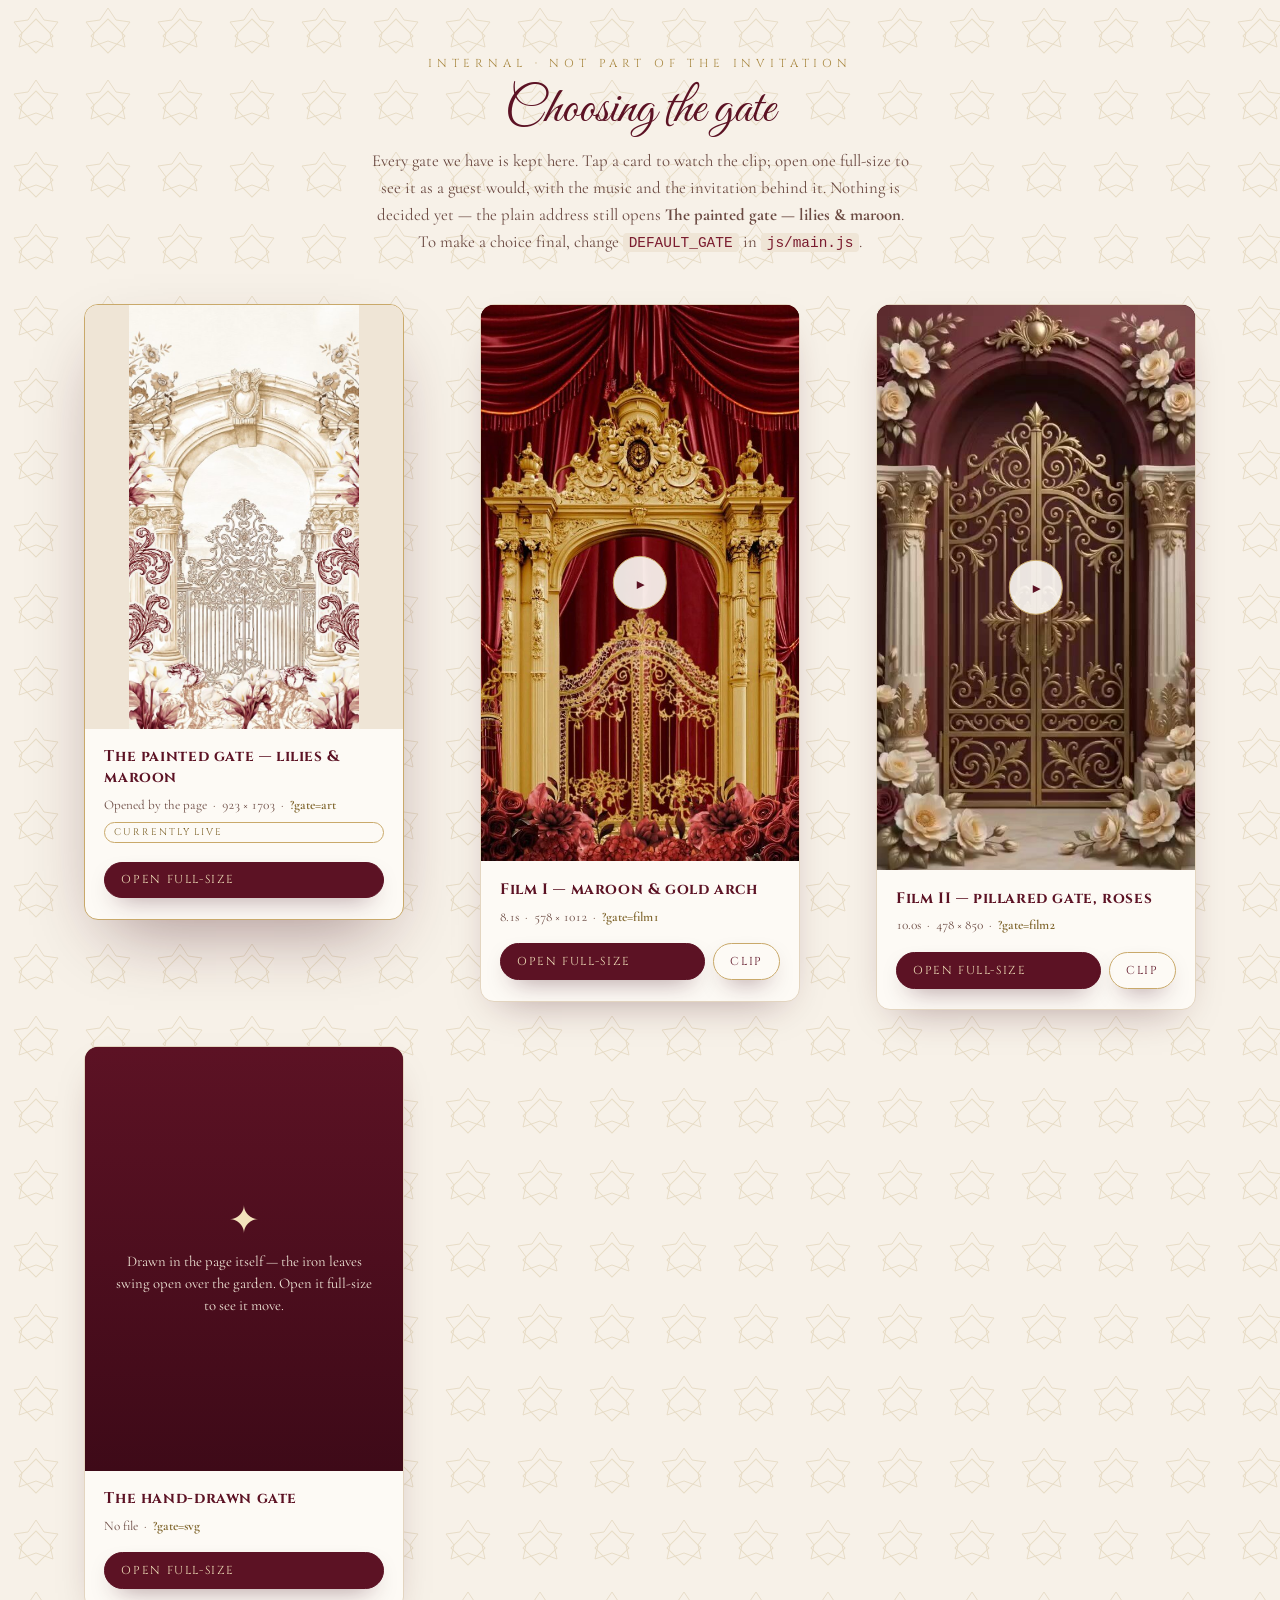
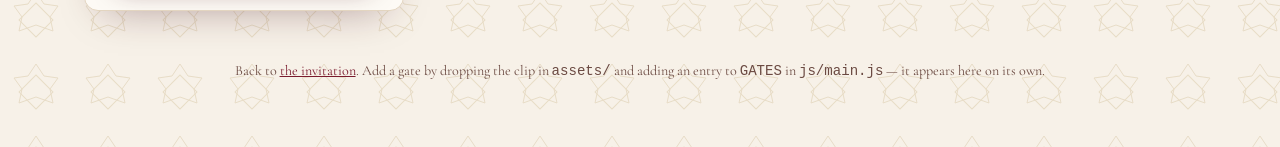
==== commit cb16852b: "Add script to cut and process gate assets from artwork This commit introduces a new Python script, `" ====
--- a/gates.html
+++ b/gates.html
@@ -227,7 +227,19 @@
       var stage = document.createElement('div');
       stage.className = 'card__stage';
 
-      if (g.src) {
+      if (!g.src && g.poster) {
+        // A gate the page opens itself — the painted one. There is no film to
+        // preview, so the card shows it shut, as the guest first meets it.
+        var shut = document.createElement('img');
+        shut.src = g.poster;
+        shut.alt = '';
+        stage.appendChild(shut);
+        stage.style.cursor = 'default';
+        // The films are dark and sit well in the wine letterbox; a painting on
+        // cream paper does not.
+        stage.style.background = 'var(--cream-200)';
+        shut.style.background = 'transparent';
+      } else if (g.src) {
         var video = document.createElement('video');
         video.src = g.src;
         video.poster = g.poster;
@@ -282,7 +294,10 @@
       meta.innerHTML = g.src
         ? g.secs.toFixed(1) + 's &nbsp;&middot;&nbsp; ' + g.w + ' &times; ' + g.h +
           ' &nbsp;&middot;&nbsp; <b>?gate=' + key + '</b>'
-        : 'No file &nbsp;&middot;&nbsp; <b>?gate=' + key + '</b>';
+        : g.poster
+          ? 'Opened by the page &nbsp;&middot;&nbsp; ' + g.w + ' &times; ' + g.h +
+            ' &nbsp;&middot;&nbsp; <b>?gate=' + key + '</b>'
+          : 'No file &nbsp;&middot;&nbsp; <b>?gate=' + key + '</b>';
 
       var actions = document.createElement('div');
       actions.className = 'card__actions';
--- a/css/style.css
+++ b/css/style.css
@@ -301,6 +301,33 @@
   content:"";position:absolute;inset:28%;border-radius:50%;background:var(--wine-600);
 }
 
+/* ── "still loading" ─────────────────────────────────────
+   Shown in the call to action's place while the gate film buffers. The bar
+   tracks real buffered bytes where the browser reports them and falls back to
+   a slow creep where it does not, so it never sits still and never claims to
+   be finished before it is. */
+.gate.is-waiting .gate__cta{display:none;}
+.gate__wait{
+  margin:0;display:inline-flex;flex-direction:column;align-items:center;gap:.5rem;
+}
+.gate__wait[hidden]{display:none;}   /* a display of our own outranks the UA's */
+.gate__waitbar{
+  display:block;width:clamp(88px,30vw,140px);height:2px;
+  border-radius:2px;overflow:hidden;
+  background:rgba(110,84,36,.22);
+}
+.gate__waitbar i{
+  display:block;height:100%;width:0;
+  background:var(--gold-grad);
+  transition:width .45s ease;
+}
+.gate__waittext{
+  font-family:var(--f-caps);
+  font-size:clamp(.56rem,2.2vw,.7rem);
+  letter-spacing:.28em;text-transform:uppercase;
+  color:var(--gold-500);text-indent:.28em;
+}
+
 /* ── Opening sequence ────────────────────────────────── */
 .gate.is-open{opacity:0;visibility:hidden;}
 .gate.is-open .leaf--left {animation:leafOpenL 6.5s var(--ease-door) forwards;}
@@ -1496,3 +1523,169 @@
 @media (prefers-reduced-motion:reduce){
   .gate--video.is-playing .gate__glow{animation:none;}
 }
+
+
+/* ══════════════════════════════════════════════════════════════════
+   1c. THE PAINTED GATE     (`gate--art` on #gate — the default)
+   ──────────────────────────────────────────────────────────────────
+   The watercolour in assets/GateOpen1.png, opened. It is not a film:
+   the picture arrives in three pieces and the page swings two of them.
+
+     gate3-scene.jpg    the painting with the two leaves lifted out of
+                        it — arch, columns, lanterns, lilies and the
+                        maroon flourishes, all exactly as painted, and
+                        behind where the iron was, the light
+     gate3-leaf-l.png   the left half of the ironwork, ink on nothing
+     gate3-leaf-r.png   the right half
+
+   Laid back in place the three are the original picture to the pixel;
+   the leaves then turn on their hinges and the light behind them comes
+   up through the openwork. tools/build-gate3.py cuts them, and the
+   window they sit in is written into the percentages below — change
+   one and the other must follow.
+
+   No frame, no rule, no rounded corner: the paper is masked away at
+   its edges instead, so the flourishes and lilies at the sides carry
+   on into the page's own cream rather than stopping at a border.
+
+   ── Painted-gate timeline (all times from the tap) ────────
+   0.00s  music starts, bismillah + caption fade away
+   0.18s  the two leaves begin their 3.4s swing inward
+   0.50s  the light beyond comes up through the ironwork
+   2.60s  golden burst blooms through the opening
+   2.90s  the view begins moving through the doorway
+   3.20s  the page underneath goes live (js/main.js)
+   4.50s  the gate itself fades away
+   5.60s  gate removed from the DOM (js/main.js)
+   ────────────────────────────────────────────────────────── */
+.doorway--art{display:none;}
+/* The painting's own pixel frame, for the ratio. js/main.js sets these on
+   #gate from the registry; these are the same numbers, so the box is right
+   before it runs. */
+.gate--art{
+  --agate-w:923;
+  --agate-h:1703;
+  /* The painting is on near-white paper. Against the standard backdrop it
+     reads as a bright slab laid on the page, so the light behind this gate is
+     lifted to meet it and the two become one sheet. */
+  background:
+    radial-gradient(124% 96% at 50% 30%,#FFFDF9 0%,#FCF7ED 42%,#F4EAD7 76%,#E9DBBF 100%);
+}
+.gate--art .doorway--svg,
+.gate--art .doorway--video{display:none;}
+.gate--art .doorway--art{
+  display:block;
+  /* Taller than the drawn gateway (1.55) and the films: the painting carries
+     a wide sky above its arch and a bed of lilies below it, so the gate
+     itself reads small in a box of the same height. */
+  width:min(86vw, calc(var(--dw) * 1.92 * var(--agate-w) / var(--agate-h)));
+  height:auto;
+  aspect-ratio:var(--agate-w) / var(--agate-h);
+  /* Held back until all three pieces are in — a gate that painted its
+     scene before its leaves would stand open before the guest touched it.
+     js/main.js adds `is-ready` when they land. */
+  animation:none;
+  opacity:0;
+}
+.gate--art.is-ready .doorway--art{
+  animation:riseUp 1.3s var(--ease-soft) both;
+  opacity:1;
+}
+
+.agate{
+  position:absolute;inset:0;
+  perspective:1100px;
+  perspective-origin:50% 58%;
+}
+
+/* ── The painting ────────────────────────────────────── */
+/* Two masks, one on each box, so they multiply: the paper fades out top and
+   bottom on the wrapper and at the two sides on the picture itself. Nothing
+   anywhere draws an edge. */
+.agate__paper{
+  position:absolute;inset:0;
+  /* Longer at the top, where there is nothing but sky to lose; short at the
+     foot, where the lilies run to the edge of the paper. */
+  -webkit-mask-image:linear-gradient(180deg,transparent 0,#000 6%,#000 97%,transparent 100%);
+          mask-image:linear-gradient(180deg,transparent 0,#000 6%,#000 97%,transparent 100%);
+}
+.agate__scene{
+  position:absolute;inset:0;
+  width:100%;height:100%;
+  object-fit:fill;              /* the box already carries the painting's ratio */
+  -webkit-mask-image:linear-gradient(90deg,transparent 0,#000 9%,#000 91%,transparent 100%);
+          mask-image:linear-gradient(90deg,transparent 0,#000 9%,#000 91%,transparent 100%);
+}
+
+/* ── The light on the other side ─────────────────────── */
+/* Sits in the doorway, under the iron, and comes up as the leaves turn — so
+   the openwork is lit from behind before there is any gap to see through. */
+.agate__light{
+  position:absolute;
+  left:25.24%;top:44.39%;width:49.95%;height:42.16%;
+  background:
+    radial-gradient(78% 60% at 50% 62%,
+      rgba(255,252,242,.98) 0%,
+      rgba(255,246,220,.80) 38%,
+      rgba(246,229,189,.34) 66%,
+      rgba(240,220,178,0) 88%);
+  opacity:0;
+  pointer-events:none;
+}
+
+/* ── The two leaves ──────────────────────────────────── */
+/* The same window as the light, split down the middle where the painting's
+   own leaves meet. Each turns on its outer edge, away from the guest, back
+   into the garden. */
+.agate__leaf{
+  position:absolute;
+  top:44.39%;height:42.16%;
+  pointer-events:none;
+  backface-visibility:hidden;
+  transform:translateZ(0);
+}
+.agate__leaf--l{left:25.24%;width:24.92%;transform-origin:0% 50%;}
+.agate__leaf--r{left:50.16%;width:25.03%;transform-origin:100% 50%;}
+
+/* ── Opening ─────────────────────────────────────────── */
+.gate--art.is-open{
+  transition:opacity 1s ease 4.5s, visibility 1s ease 4.5s;
+}
+.gate--art.is-open .agate__leaf--l{animation:artLeafL 3.4s var(--ease-door) forwards .18s;}
+.gate--art.is-open .agate__leaf--r{animation:artLeafR 3.4s var(--ease-door) forwards .18s;}
+.gate--art.is-open .agate__light {animation:artLight 3s   var(--ease-soft) forwards .5s;}
+.gate--art.is-open .gate__glow   {animation:artBurst 2.6s var(--ease-soft) forwards 2.6s;}
+.gate--art.is-open .doorway--art {animation:pullIn   2.9s var(--ease-door) forwards 2.9s;}
+
+/* Heavy leaves swinging back into the light: they turn to all but edge-on and
+   the glare takes what is left of them. */
+@keyframes artLeafL{
+  from{transform:rotateY(0deg)  translateZ(0);   opacity:1;   filter:brightness(1);}
+  to  {transform:rotateY(86deg) translateZ(-4px);opacity:.42; filter:brightness(.9);}
+}
+@keyframes artLeafR{
+  from{transform:rotateY(0deg)   translateZ(0);   opacity:1;   filter:brightness(1);}
+  to  {transform:rotateY(-86deg) translateZ(-4px);opacity:.42; filter:brightness(.9);}
+}
+@keyframes artLight{
+  from{opacity:0;transform:scale(.94);}
+  to  {opacity:1;transform:scale(1.06);}
+}
+/* The films are dark, so `burst` can flood the screen and read as light coming
+   through the door. This painting is already pale — flooded with the same gold
+   it simply vanishes — so its burst is a glow through the opening rather than
+   a flash over everything. */
+@keyframes artBurst{
+  0%  {opacity:0; transform:translate(-50%,-50%) scale(.15);}
+  26% {opacity:.62;}
+  100%{opacity:0; transform:translate(-50%,-50%) scale(1.9);}
+}
+
+@media (prefers-reduced-motion:reduce){
+  .gate--art.is-ready .doorway--art{animation:none;opacity:1;}
+  .gate--art.is-open .agate__leaf--l,
+  .gate--art.is-open .agate__leaf--r,
+  .gate--art.is-open .doorway--art,
+  .gate--art.is-open .gate__glow{animation:none;}
+  .gate--art.is-open .agate__light{animation:none;opacity:1;}
+}
